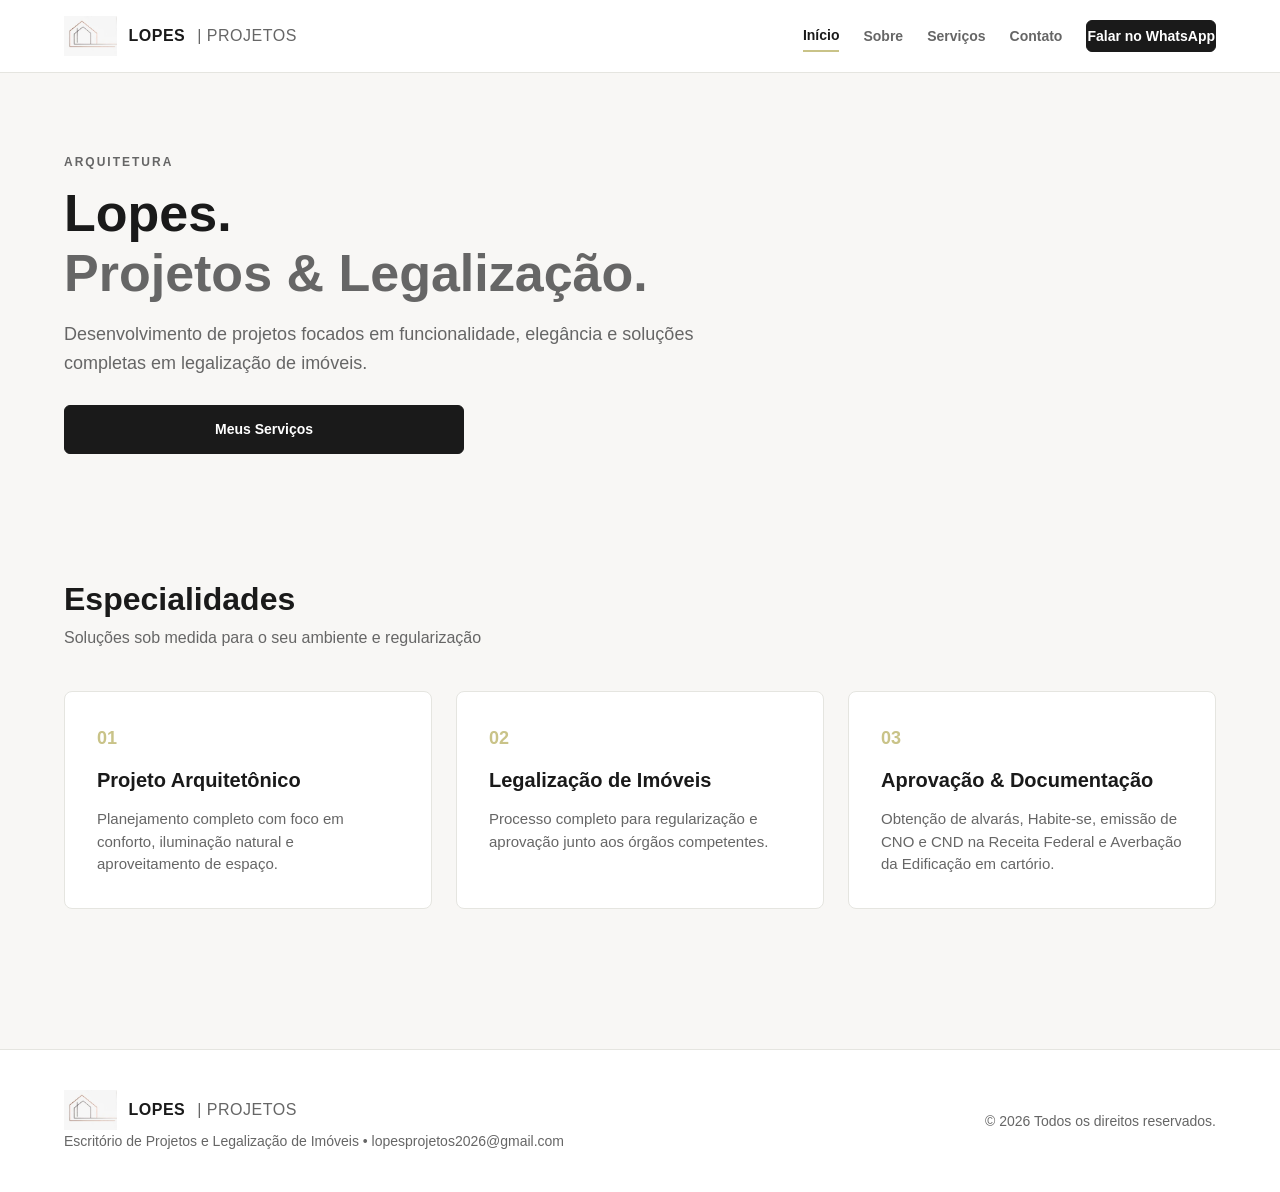
==== Site Yasmin/index.html @ a87946f5 "Refactor HTML structure and content Updated icon link format, corrected text, and improved footer in" ====
<!DOCTYPE html>
<html lang="pt-BR">
<head>
    <meta charset="UTF-8">
    <meta name="viewport" content="width=device-width, initial-scale=1.0">
    <title>Lopes | Projetos & Legalização</title>
    <link rel="stylesheet" href="css/style.css">
    <link rel="icon" type="image/jpeg" href="img/logo.jpeg">
</head>
<body>

    <header class="header">
        <div class="container header-content">
            <a href="index.html" class="logo" aria-label="Ir para a página inicial">
                <img src="img/logo.jpeg" alt="Logo Yasmin Lopes" class="logo-img">
                LOPES <span>| PROJETOS</span>
            </a>

            <button class="menu-toggle" id="mobile-menu" aria-label="Abrir menu de navegação" aria-expanded="false">
                <span></span>
                <span></span>
                <span></span>
            </button>

            <nav class="navigation" id="nav-list" role="navigation" aria-label="Menu principal">
                <a href="index.html" class="active">Início</a>
                <a href="pages/sobre.html">Sobre</a>
                <a href="pages/servicos.html">Serviços</a>
                <a href="pages/contato.html">Contato</a>
                <a href="https://wa.me/5515997723131?text=Olá!%20Vim%20pelo%20site%20e%20gostaria%20de%20solicitar%20um%20orçamento." target="_blank" rel="noopener noreferrer" class="header-button">Falar no WhatsApp</a>
            </nav>
        </div>
    </header>

    <main id="main-content">
        <section class="hero hero-index">
            <div class="container hero-content">
                <div>
                    <p class="small-title">Arquitetura</p>
                    <h1>Lopes. <span>Projetos & Legalização.</span></h1>
                    <p class="hero-description">Desenvolvimento de projetos focados em funcionalidade, elegância e soluções completas em legalização de imóveis.</p>
                    <a href="pages/servicos.html" class="button-primary">Meus Serviços</a>
                </div>
            </div>
        </section>

        <section class="section container">
            <div class="section-title">
                <h2>Especialidades</h2>
                <p>Soluções sob medida para o seu ambiente e regularização</p>
            </div>
            <div class="grid-cards">
                <a href="pages/servico-detalhe.html?id=1" class="card card-link">
                    <div class="card-number">01</div>
                    <h3>Projeto Arquitetônico</h3>
                    <p>Planejamento completo com foco em conforto, iluminação natural e aproveitamento de espaço.</p>
                </a>
                <a href="pages/servico-detalhe.html?id=2" class="card card-link">
                    <div class="card-number">02</div>
                    <h3>Legalização de Imóveis</h3>
                    <p>Processo completo para regularização e aprovação junto aos órgãos competentes.</p>
                </a>
                <a href="pages/servico-detalhe.html?id=3" class="card card-link">
                    <div class="card-number">03</div>
                    <h3>Aprovação & Documentação</h3>
                    <p>Obtenção de alvarás, Habite-se, emissão de CNO e CND na Receita Federal e Averbação da Edificação em cartório.</p>
                </a>
            </div>
        </section>
    </main>

    <footer class="footer">
        <div class="container footer-content">
            <div>
                <a href="index.html" class="logo">
                    <img src="img/logo.jpeg" alt="Logo Yasmin Lopes" class="logo-img">
                    LOPES <span>| PROJETOS</span>
                </a>
                <p class="footer-info">Escritório de Projetos e Legalização de Imóveis • lopesprojetos2026@gmail.com</p>
            </div>
            <p>&copy; 2026 Todos os direitos reservados.</p>
        </div>
    </footer>

    <script src="js/main.js"></script>
</body>
</html>
---- Site Yasmin/css/style.css ----
/* =========================================
   RESET & VARIÁVEIS DE DESIGN
========================================= */
* {
    margin: 0;
    padding: 0;
    box-sizing: border-box;
}

:root {
    --bg-main: #F8F7F5;
    --bg-card: #FFFFFF;
    --text-primary: #1A1A1A;
    --text-muted: #666666;
    --accent-gold: #C9C388;
    --border-color: #E5E5E0;
    --font-family: -apple-system, BlinkMacSystemFont, "Segoe UI", Roboto, Helvetica, Arial, sans-serif;
}

html {
    scroll-behavior: smooth;
}

body {
    font-family: var(--font-family);
    background-color: var(--bg-main);
    color: var(--text-primary);
    line-height: 1.6;
    -webkit-font-smoothing: antialiased;
}

a {
    text-decoration: none;
    color: inherit;
    transition: all 0.2s ease;
}

img {
    max-width: 100%;
    display: block;
}

.container {
    width: min(1180px, 90%);
    margin: 0 auto;
}

/* =========================================
   HEADER & CABEÇALHO
========================================= */
.header {
    width: 100%;
    background: #FFFFFF;
    border-bottom: 1px solid var(--border-color);
    position: sticky;
    top: 0;
    z-index: 1000;
    padding: 16px 0;
}

.header-content {
    display: flex;
    flex-direction: column;
    align-items: center;
    gap: 14px;
}

.logo {
    display: flex;
    align-items: center;
    gap: 12px;
    font-size: 16px;
    font-weight: 800;
    letter-spacing: 0.5px;
    color: var(--text-primary);
}

.logo-img {
    height: 40px;
    width: auto;
    object-fit: contain;
}

.logo span {
    color: var(--text-muted);
    font-weight: 400;
}

/* Esconde o botão de 3 riscos definitivamente */
.menu-toggle {
    display: none !important;
}

/* Navegação Visível Continuamente */
.navigation {
    display: flex;
    flex-wrap: wrap;
    justify-content: center;
    align-items: center;
    gap: 12px 20px;
    width: 100%;
}

.navigation a {
    font-size: 14px;
    font-weight: 600;
    color: var(--text-muted);
    padding: 4px 0;
}

.navigation a:hover,
.navigation a.active {
    color: var(--text-primary);
    border-bottom: 2px solid var(--accent-gold);
}

/* Botões */
.header-button, 
.button-primary {
    display: inline-flex;
    align-items: center;
    justify-content: center;
    background-color: var(--text-primary);
    color: #FFFFFF !important;
    font-size: 14px;
    font-weight: 700;
    padding: 12px 24px;
    border-radius: 6px;
    border: 1px solid var(--text-primary);
    cursor: pointer;
    width: 100%;
    max-width: 400px;
    text-align: center;
}

.header-button:hover, 
.button-primary:hover {
    background-color: var(--accent-gold);
    border-color: var(--accent-gold);
    color: var(--text-primary) !important;
}

/* =========================================
   LAYOUT DESKTOP (Telas Maiores que 868px)
========================================= */
@media (min-width: 869px) {
    .header-content {
        flex-direction: row;
        justify-content: space-between;
    }

    .navigation {
        width: auto;
        gap: 24px;
    }

    .header-button {
        width: auto;
    }
}

/* =========================================
   HERO & CONTEÚDO PRINCIPAL (COM IMAGENS DE FUNDO)
========================================= */

/* Fundo da Hero na index.html (Opção 2 - Planta Técnica) */
.hero {
    padding: 80px 0 60px 0;
    background-image: linear-gradient(to right, rgba(248, 247, 245, 0.92) 35%, rgba(248, 247, 245, 0.45)), 
                      url('../img/hero-bg-2.jpg');
    background-repeat: no-repeat;
    background-position: center center;
    background-size: cover;
}

/* Fundo para a página sobre.html (Opção 3 - Minimalista Iluminado) */
body.sobre-page {
    background-image: linear-gradient(to right, rgba(248, 247, 245, 0.92) 40%, rgba(248, 247, 245, 0.5)), 
                      url('../img/hero-bg-3.jpg');
    background-repeat: no-repeat;
    background-position: center top;
    background-size: cover;
    background-attachment: fixed;
}

.small-title {
    font-size: 12px;
    font-weight: 800;
    letter-spacing: 2px;
    text-transform: uppercase;
    color: var(--text-muted);
    margin-bottom: 12px;
}

.hero h1 {
    font-size: clamp(32px, 5vw, 52px);
    font-weight: 800;
    line-height: 1.15;
    color: var(--text-primary);
    margin-bottom: 16px;
}

.hero h1 span {
    display: block;
    color: var(--text-muted);
}

.hero-description {
    font-size: 18px;
    color: var(--text-muted);
    max-width: 650px;
    margin-bottom: 28px;
}

.section {
    padding: 60px 0;
}

.section-title {
    margin-bottom: 40px;
}

.section-title h2 {
    font-size: 32px;
    font-weight: 800;
}

.section-title p {
    color: var(--text-muted);
    font-size: 16px;
}

/* Grid de Cards */
.grid-cards {
    display: grid;
    grid-template-columns: repeat(auto-fit, minmax(280px, 1fr));
    gap: 24px;
}

.card {
    background: var(--bg-card);
    border: 1px solid var(--border-color);
    padding: 32px;
    border-radius: 8px;
    transition: transform 0.2s ease, box-shadow 0.2s ease;
}

.card:hover {
    transform: translateY(-3px);
    box-shadow: 0 10px 20px rgba(0, 0, 0, 0.04);
}

.card-number {
    font-size: 18px;
    font-weight: 800;
    color: var(--accent-gold);
    margin-bottom: 12px;
}

.card h3 {
    font-size: 20px;
    margin-bottom: 12px;
    color: var(--text-primary);
}

.card p {
    color: var(--text-muted);
    font-size: 15px;
    line-height: 1.5;
}

/* =========================================
   FOOTER
========================================= */
.footer {
    background: #FFFFFF;
    border-top: 1px solid var(--border-color);
    padding: 40px 0;
    margin-top: 80px;
}

.footer-content {
    display: flex;
    flex-direction: column;
    align-items: center;
    gap: 20px;
    text-align: center;
}

@media (min-width: 768px) {
    .footer-content {
        flex-direction: row;
        justify-content: space-between;
        text-align: left;
    }
}

.footer p {
    color: var(--text-muted);
    font-size: 14px;
}
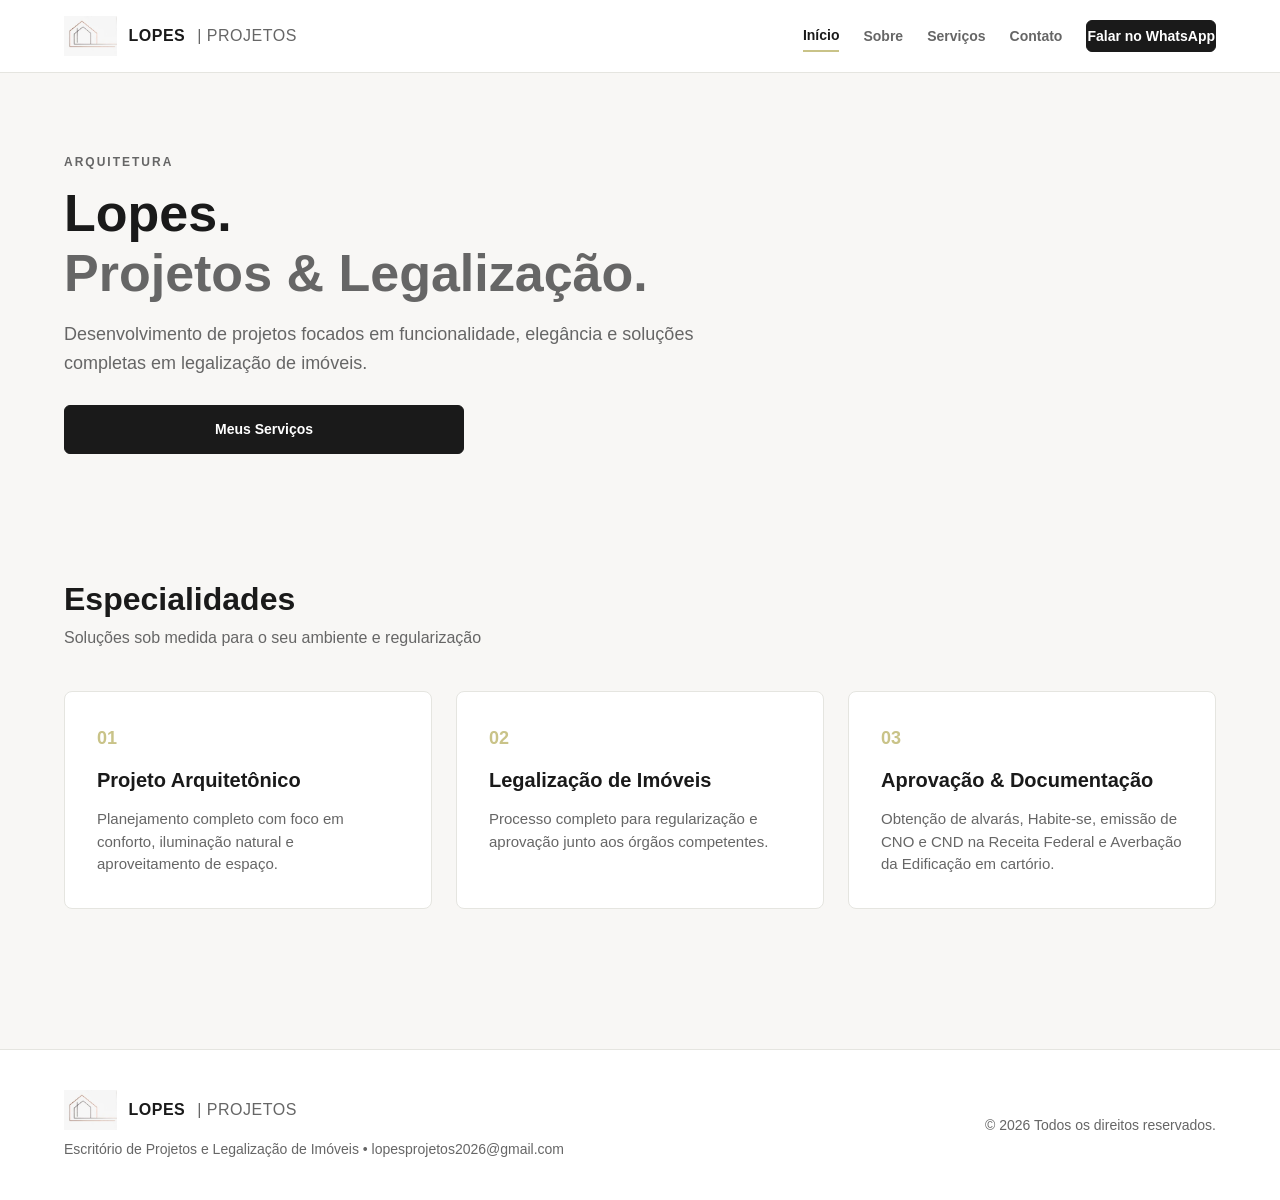
==== commit 098d8ff3: "Refactor navigation and hero section in index.html Removed mobile menu button and adjusted navigatio" ====
--- a/Site Yasmin/index.html
+++ b/Site Yasmin/index.html
@@ -16,13 +16,7 @@
                 LOPES <span>| PROJETOS</span>
             </a>
 
-            <button class="menu-toggle" id="mobile-menu" aria-label="Abrir menu de navegação" aria-expanded="false">
-                <span></span>
-                <span></span>
-                <span></span>
-            </button>
-
-            <nav class="navigation" id="nav-list" role="navigation" aria-label="Menu principal">
+            <nav class="navigation" role="navigation" aria-label="Menu principal">
                 <a href="index.html" class="active">Início</a>
                 <a href="pages/sobre.html">Sobre</a>
                 <a href="pages/servicos.html">Serviços</a>
@@ -33,7 +27,7 @@
     </header>
 
     <main id="main-content">
-        <section class="hero hero-index">
+        <section class="hero">
             <div class="container hero-content">
                 <div>
                     <p class="small-title">Arquitetura</p>
@@ -82,6 +76,5 @@
         </div>
     </footer>
 
-    <script src="js/main.js"></script>
 </body>
 </html>
--- a/Site Yasmin/css/style.css
+++ b/Site Yasmin/css/style.css
@@ -115,7 +115,7 @@
 }
 
 /* Botões */
-.header-button, 
+.header-button,
 .button-primary {
     display: inline-flex;
     align-items: center;
@@ -133,11 +133,20 @@
     text-align: center;
 }
 
-.header-button:hover, 
+.header-button:hover,
 .button-primary:hover {
     background-color: var(--accent-gold);
     border-color: var(--accent-gold);
     color: var(--text-primary) !important;
+}
+
+/* Acessibilidade para navegação via teclado */
+.navigation a:focus-visible,
+.header-button:focus-visible,
+.button-primary:focus-visible,
+.card-link:focus-visible {
+    outline: 2px solid var(--accent-gold);
+    outline-offset: 4px;
 }
 
 /* =========================================
@@ -160,10 +169,10 @@
 }
 
 /* =========================================
-   HERO & CONTEÚDO PRINCIPAL (COM IMAGENS DE FUNDO)
-========================================= */
-
-/* Fundo da Hero na index.html (Opção 2 - Planta Técnica) */
+   HERO & CONTEÚDO PRINCIPAL (IMAGENS DE FUNDO)
+========================================= */
+
+/* Fundo da Hero na index.html */
 .hero {
     padding: 80px 0 60px 0;
     background-image: linear-gradient(to right, rgba(248, 247, 245, 0.92) 35%, rgba(248, 247, 245, 0.45)), 
@@ -173,7 +182,7 @@
     background-size: cover;
 }
 
-/* Fundo para a página sobre.html (Opção 3 - Minimalista Iluminado) */
+/* Fundo para a página sobre.html */
 body.sobre-page {
     background-image: linear-gradient(to right, rgba(248, 247, 245, 0.92) 40%, rgba(248, 247, 245, 0.5)), 
                       url('../img/hero-bg-3.jpg');
@@ -230,7 +239,7 @@
     font-size: 16px;
 }
 
-/* Grid de Cards */
+/* Grid de Cards & Links */
 .grid-cards {
     display: grid;
     grid-template-columns: repeat(auto-fit, minmax(280px, 1fr));
@@ -245,9 +254,15 @@
     transition: transform 0.2s ease, box-shadow 0.2s ease;
 }
 
-.card:hover {
-    transform: translateY(-3px);
-    box-shadow: 0 10px 20px rgba(0, 0, 0, 0.04);
+.card-link {
+    text-decoration: none;
+    color: inherit;
+    display: block;
+}
+
+.card-link:hover {
+    transform: translateY(-4px);
+    box-shadow: 0 6px 15px rgba(0, 0, 0, 0.08);
 }
 
 .card-number {
@@ -267,6 +282,18 @@
     color: var(--text-muted);
     font-size: 15px;
     line-height: 1.5;
+}
+
+/* Estilos de Conteúdo da Página Sobre */
+.about-content {
+    max-width: 800px;
+    margin: 0 auto;
+    text-align: left;
+    line-height: 1.8;
+}
+
+.about-content p {
+    margin-bottom: 1.5rem;
 }
 
 /* =========================================
@@ -299,3 +326,7 @@
     color: var(--text-muted);
     font-size: 14px;
 }
+
+.footer-info {
+    margin-top: 8px;
+}
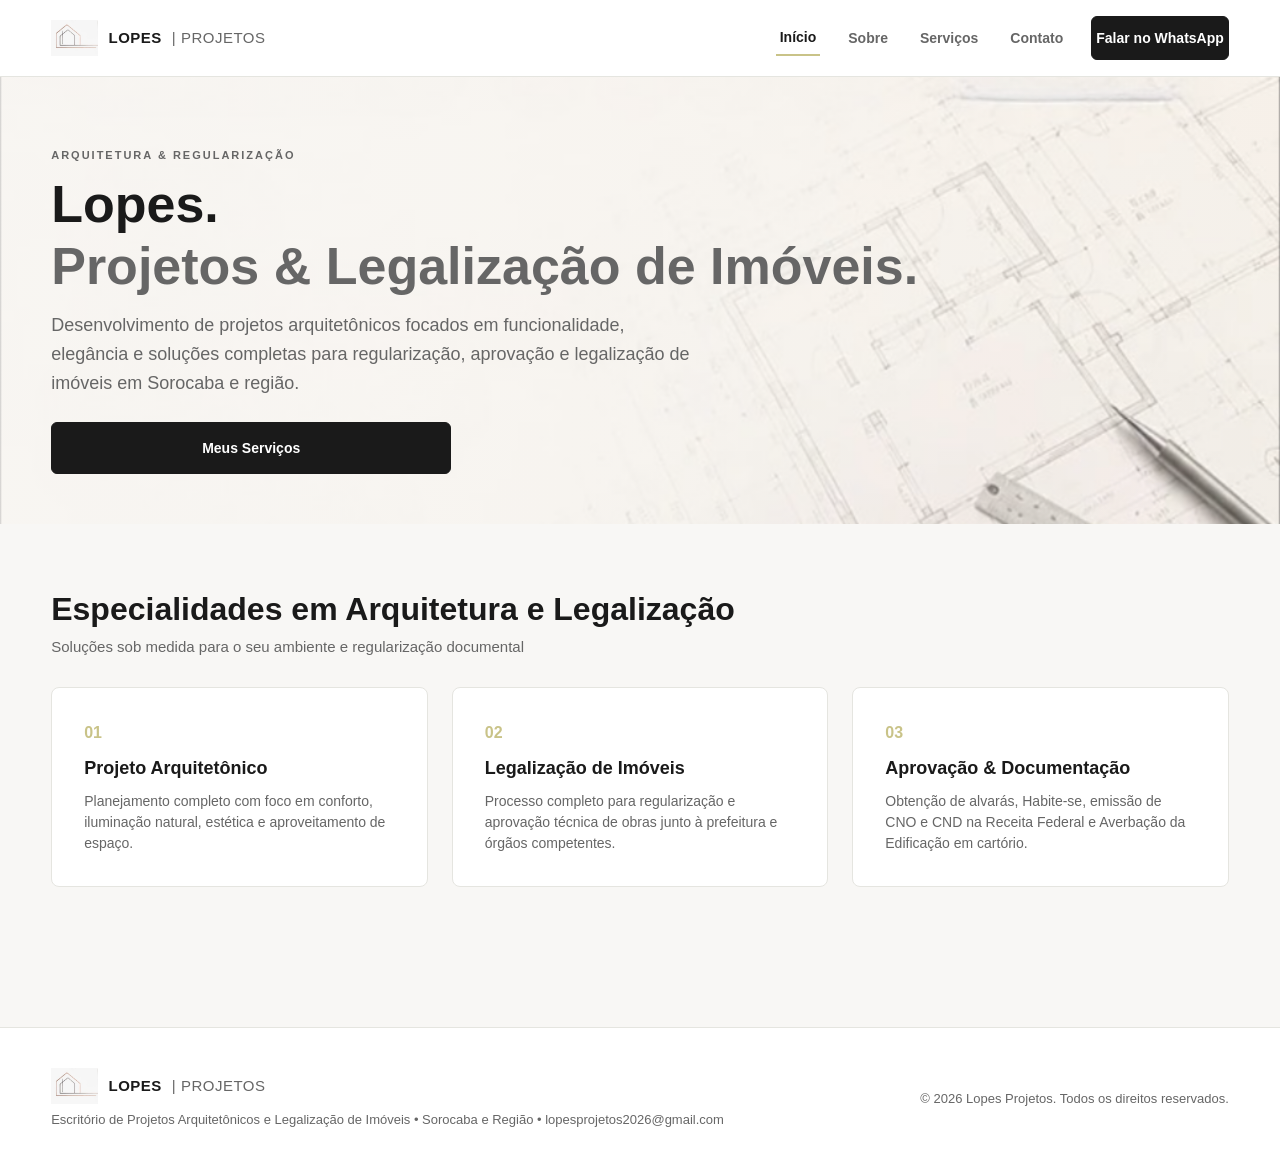
==== commit 48161210: "Enhance SEO and update content in index.html" ====
--- a/Site Yasmin/index.html
+++ b/Site Yasmin/index.html
@@ -3,7 +3,22 @@
 <head>
     <meta charset="UTF-8">
     <meta name="viewport" content="width=device-width, initial-scale=1.0">
-    <title>Lopes | Projetos & Legalização</title>
+    
+    <!-- SEO Principal -->
+    <title>Lopes Projetos & Legalização | Arquitetura e Regularização de Imóveis</title>
+    <meta name="description" content="Escritório especializado em projetos arquitetônicos, legalização de imóveis, obtenção de Habite-se, alvarás, CNO, CND e averbação em cartório em Sorocaba e região.">
+    <meta name="keywords" content="projetos arquitetônicos, legalização de imóveis, regularização de obras, habite-se, alvará de construção, CNO, CND receita federal, averbação de imóveis, arquitetura Sorocaba, Lopes Projetos">
+    <meta name="author" content="Lopes Projetos">
+    <meta name="robots" content="index, follow">
+    <link rel="canonical" href="https://www.lopesprojetos.com.br/">
+
+    <!-- Open Graph (Para aparecer bonito quando compartilhar no WhatsApp, Facebook, LinkedIn) -->
+    <meta property="og:type" content="website">
+    <meta property="og:url" content="https://www.lopesprojetos.com.br/">
+    <meta property="og:title" content="Lopes Projetos & Legalização | Arquitetura e Regularização de Imóveis">
+    <meta property="og:description" content="Projetos arquitetônicos focados em elegância e soluções completas para legalização e aprovação de imóveis.">
+    <meta property="og:image" content="https://www.lopesprojetos.com.br/img/logo.jpeg">
+
     <link rel="stylesheet" href="css/style.css">
     <link rel="icon" type="image/jpeg" href="img/logo.jpeg">
 </head>
@@ -11,8 +26,8 @@
 
     <header class="header">
         <div class="container header-content">
-            <a href="index.html" class="logo" aria-label="Ir para a página inicial">
-                <img src="img/logo.jpeg" alt="Logo Yasmin Lopes" class="logo-img">
+            <a href="index.html" class="logo" aria-label="Ir para a página inicial da Lopes Projetos">
+                <img src="img/logo.jpeg" alt="Logo Lopes Projetos e Legalização de Imóveis" class="logo-img">
                 LOPES <span>| PROJETOS</span>
             </a>
 
@@ -30,9 +45,9 @@
         <section class="hero">
             <div class="container hero-content">
                 <div>
-                    <p class="small-title">Arquitetura</p>
-                    <h1>Lopes. <span>Projetos & Legalização.</span></h1>
-                    <p class="hero-description">Desenvolvimento de projetos focados em funcionalidade, elegância e soluções completas em legalização de imóveis.</p>
+                    <p class="small-title">Arquitetura & Regularização</p>
+                    <h1>Lopes. <span>Projetos & Legalização de Imóveis.</span></h1>
+                    <p class="hero-description">Desenvolvimento de projetos arquitetônicos focados em funcionalidade, elegância e soluções completas para regularização, aprovação e legalização de imóveis em Sorocaba e região.</p>
                     <a href="pages/servicos.html" class="button-primary">Meus Serviços</a>
                 </div>
             </div>
@@ -40,19 +55,19 @@
 
         <section class="section container">
             <div class="section-title">
-                <h2>Especialidades</h2>
-                <p>Soluções sob medida para o seu ambiente e regularização</p>
+                <h2>Especialidades em Arquitetura e Legalização</h2>
+                <p>Soluções sob medida para o seu ambiente e regularização documental</p>
             </div>
             <div class="grid-cards">
                 <a href="pages/servico-detalhe.html?id=1" class="card card-link">
                     <div class="card-number">01</div>
                     <h3>Projeto Arquitetônico</h3>
-                    <p>Planejamento completo com foco em conforto, iluminação natural e aproveitamento de espaço.</p>
+                    <p>Planejamento completo com foco em conforto, iluminação natural, estética e aproveitamento de espaço.</p>
                 </a>
                 <a href="pages/servico-detalhe.html?id=2" class="card card-link">
                     <div class="card-number">02</div>
                     <h3>Legalização de Imóveis</h3>
-                    <p>Processo completo para regularização e aprovação junto aos órgãos competentes.</p>
+                    <p>Processo completo para regularização e aprovação técnica de obras junto à prefeitura e órgãos competentes.</p>
                 </a>
                 <a href="pages/servico-detalhe.html?id=3" class="card card-link">
                     <div class="card-number">03</div>
@@ -67,12 +82,12 @@
         <div class="container footer-content">
             <div>
                 <a href="index.html" class="logo">
-                    <img src="img/logo.jpeg" alt="Logo Yasmin Lopes" class="logo-img">
+                    <img src="img/logo.jpeg" alt="Logo Lopes Projetos e Legalização de Imóveis" class="logo-img">
                     LOPES <span>| PROJETOS</span>
                 </a>
-                <p class="footer-info">Escritório de Projetos e Legalização de Imóveis • lopesprojetos2026@gmail.com</p>
+                <p class="footer-info">Escritório de Projetos Arquitetônicos e Legalização de Imóveis • Sorocaba e Região • lopesprojetos2026@gmail.com</p>
             </div>
-            <p>&copy; 2026 Todos os direitos reservados.</p>
+            <p>&copy; 2026 Lopes Projetos. Todos os direitos reservados.</p>
         </div>
     </footer>
 
--- a/Site Yasmin/css/style.css
+++ b/Site Yasmin/css/style.css
@@ -5,6 +5,7 @@
     margin: 0;
     padding: 0;
     box-sizing: border-box;
+    -webkit-tap-highlight-color: transparent;
 }
 
 :root {
@@ -19,6 +20,8 @@
 
 html {
     scroll-behavior: smooth;
+    text-size-adjust: 100%;
+    -webkit-text-size-adjust: 100%;
 }
 
 body {
@@ -27,6 +30,7 @@
     color: var(--text-primary);
     line-height: 1.6;
     -webkit-font-smoothing: antialiased;
+    overflow-x: hidden;
 }
 
 a {
@@ -37,16 +41,17 @@
 
 img {
     max-width: 100%;
+    height: auto;
     display: block;
 }
 
 .container {
-    width: min(1180px, 90%);
+    width: min(1180px, 92%);
     margin: 0 auto;
 }
 
 /* =========================================
-   HEADER & CABEÇALHO
+   HEADER & CABEÇALHO (MOBILE FIRST)
 ========================================= */
 .header {
     width: 100%;
@@ -55,28 +60,28 @@
     position: sticky;
     top: 0;
     z-index: 1000;
-    padding: 16px 0;
+    padding: 12px 0;
 }
 
 .header-content {
     display: flex;
     flex-direction: column;
     align-items: center;
-    gap: 14px;
+    gap: 12px;
 }
 
 .logo {
     display: flex;
     align-items: center;
-    gap: 12px;
-    font-size: 16px;
+    gap: 10px;
+    font-size: 15px;
     font-weight: 800;
     letter-spacing: 0.5px;
     color: var(--text-primary);
 }
 
 .logo-img {
-    height: 40px;
+    height: 36px;
     width: auto;
     object-fit: contain;
 }
@@ -86,18 +91,16 @@
     font-weight: 400;
 }
 
-/* Esconde o botão de 3 riscos definitivamente */
 .menu-toggle {
     display: none !important;
 }
 
-/* Navegação Visível Continuamente */
 .navigation {
     display: flex;
     flex-wrap: wrap;
     justify-content: center;
     align-items: center;
-    gap: 12px 20px;
+    gap: 10px 16px;
     width: 100%;
 }
 
@@ -105,7 +108,7 @@
     font-size: 14px;
     font-weight: 600;
     color: var(--text-muted);
-    padding: 4px 0;
+    padding: 6px 4px;
 }
 
 .navigation a:hover,
@@ -114,7 +117,6 @@
     border-bottom: 2px solid var(--accent-gold);
 }
 
-/* Botões */
 .header-button,
 .button-primary {
     display: inline-flex;
@@ -124,7 +126,8 @@
     color: #FFFFFF !important;
     font-size: 14px;
     font-weight: 700;
-    padding: 12px 24px;
+    padding: 14px 24px;
+    min-height: 44px;
     border-radius: 6px;
     border: 1px solid var(--text-primary);
     cursor: pointer;
@@ -140,7 +143,6 @@
     color: var(--text-primary) !important;
 }
 
-/* Acessibilidade para navegação via teclado */
 .navigation a:focus-visible,
 .header-button:focus-visible,
 .button-primary:focus-visible,
@@ -150,63 +152,60 @@
 }
 
 /* =========================================
-   LAYOUT DESKTOP (Telas Maiores que 868px)
+   HERO & SEÇÕES (IMAGENS DE FUNDO)
 ========================================= */
-@media (min-width: 869px) {
-    .header-content {
-        flex-direction: row;
-        justify-content: space-between;
-    }
-
-    .navigation {
-        width: auto;
-        gap: 24px;
-    }
-
-    .header-button {
-        width: auto;
-    }
-}
-
-/* =========================================
-   HERO & CONTEÚDO PRINCIPAL (IMAGENS DE FUNDO)
-========================================= */
-
-/* Fundo da Hero na index.html */
+
+/* Fundo Hero */
 .hero {
-    padding: 80px 0 60px 0;
-    background-image: linear-gradient(to right, rgba(248, 247, 245, 0.92) 35%, rgba(248, 247, 245, 0.45)), 
-                      url('../img/hero-bg-2.jpg');
+    padding: 50px 0 40px 0;
+    background-image: linear-gradient(to bottom, rgba(248, 247, 245, 0.85) 0%, rgba(248, 247, 245, 0.40) 100%), 
+                      url('../img/Fundo1.png');
     background-repeat: no-repeat;
     background-position: center center;
     background-size: cover;
-}
-
-/* Fundo para a página sobre.html */
+    image-rendering: -webkit-optimize-contrast;
+    image-rendering: crisp-edges;
+}
+
+/* Fundo Sobre */
 body.sobre-page {
-    background-image: linear-gradient(to right, rgba(248, 247, 245, 0.92) 40%, rgba(248, 247, 245, 0.5)), 
-                      url('../img/hero-bg-3.jpg');
+    background-image: linear-gradient(to bottom, rgba(248, 247, 245, 0.88) 0%, rgba(248, 247, 245, 0.50) 100%), 
+                      url('../img/Fundo2.png');
     background-repeat: no-repeat;
     background-position: center top;
     background-size: cover;
-    background-attachment: fixed;
+    background-attachment: scroll;
+    image-rendering: -webkit-optimize-contrast;
+    image-rendering: crisp-edges;
+}
+
+/* Fundo Contato (Fundo3.jpeg) */
+body.contato-page {
+    background-image: linear-gradient(to bottom, rgba(248, 247, 245, 0.75) 0%, rgba(248, 247, 245, 0.35) 100%), 
+                      url('../img/Fundo3.jpeg');
+    background-repeat: no-repeat;
+    background-position: center bottom;
+    background-size: cover;
+    background-attachment: scroll;
+    image-rendering: -webkit-optimize-contrast;
+    image-rendering: crisp-edges;
 }
 
 .small-title {
-    font-size: 12px;
+    font-size: 11px;
     font-weight: 800;
     letter-spacing: 2px;
     text-transform: uppercase;
     color: var(--text-muted);
-    margin-bottom: 12px;
+    margin-bottom: 8px;
 }
 
 .hero h1 {
-    font-size: clamp(32px, 5vw, 52px);
+    font-size: clamp(26px, 7vw, 52px);
     font-weight: 800;
-    line-height: 1.15;
+    line-height: 1.2;
     color: var(--text-primary);
-    margin-bottom: 16px;
+    margin-bottom: 14px;
 }
 
 .hero h1 span {
@@ -215,41 +214,41 @@
 }
 
 .hero-description {
-    font-size: 18px;
+    font-size: 15px;
     color: var(--text-muted);
     max-width: 650px;
+    margin-bottom: 24px;
+}
+
+.section {
+    padding: 40px 0;
+}
+
+.section-title {
     margin-bottom: 28px;
 }
 
-.section {
-    padding: 60px 0;
-}
-
-.section-title {
-    margin-bottom: 40px;
-}
-
 .section-title h2 {
-    font-size: 32px;
+    font-size: 26px;
     font-weight: 800;
 }
 
 .section-title p {
     color: var(--text-muted);
-    font-size: 16px;
-}
-
-/* Grid de Cards & Links */
+    font-size: 15px;
+}
+
+/* Grid de Cards */
 .grid-cards {
     display: grid;
-    grid-template-columns: repeat(auto-fit, minmax(280px, 1fr));
-    gap: 24px;
+    grid-template-columns: 1fr;
+    gap: 16px;
 }
 
 .card {
     background: var(--bg-card);
     border: 1px solid var(--border-color);
-    padding: 32px;
+    padding: 24px;
     border-radius: 8px;
     transition: transform 0.2s ease, box-shadow 0.2s ease;
 }
@@ -260,73 +259,145 @@
     display: block;
 }
 
-.card-link:hover {
-    transform: translateY(-4px);
-    box-shadow: 0 6px 15px rgba(0, 0, 0, 0.08);
+.card-link:active {
+    transform: scale(0.98);
 }
 
 .card-number {
-    font-size: 18px;
+    font-size: 16px;
     font-weight: 800;
     color: var(--accent-gold);
-    margin-bottom: 12px;
+    margin-bottom: 8px;
 }
 
 .card h3 {
-    font-size: 20px;
-    margin-bottom: 12px;
+    font-size: 18px;
+    margin-bottom: 8px;
     color: var(--text-primary);
 }
 
 .card p {
     color: var(--text-muted);
-    font-size: 15px;
+    font-size: 14px;
     line-height: 1.5;
 }
 
-/* Estilos de Conteúdo da Página Sobre */
+/* Conteúdo da Página Sobre */
 .about-content {
     max-width: 800px;
     margin: 0 auto;
     text-align: left;
-    line-height: 1.8;
+    line-height: 1.7;
+    font-size: 15px;
 }
 
 .about-content p {
-    margin-bottom: 1.5rem;
+    margin-bottom: 1.2rem;
 }
 
 /* =========================================
-   FOOTER
+   FOOTER / RODAPÉ
 ========================================= */
 .footer {
     background: #FFFFFF;
     border-top: 1px solid var(--border-color);
-    padding: 40px 0;
-    margin-top: 80px;
+    padding: 32px 0;
+    margin-top: 40px;
 }
 
 .footer-content {
     display: flex;
     flex-direction: column;
     align-items: center;
-    gap: 20px;
+    gap: 16px;
     text-align: center;
 }
 
-@media (min-width: 768px) {
+.footer p {
+    color: var(--text-muted);
+    font-size: 13px;
+}
+
+.footer-info {
+    margin-top: 6px;
+    word-break: break-word;
+}
+
+/* =========================================
+   MEDIA QUERIES (DESKTOP E TABLETS)
+========================================= */
+
+@media (min-width: 600px) {
+    .grid-cards {
+        grid-template-columns: repeat(auto-fit, minmax(280px, 1fr));
+        gap: 24px;
+    }
+
+    .hero {
+        padding: 70px 0 50px 0;
+        background-image: linear-gradient(to right, rgba(248, 247, 245, 0.65) 20%, rgba(248, 247, 245, 0.15)), 
+                          url('../img/Fundo1.png');
+    }
+
+    body.sobre-page {
+        background-image: linear-gradient(to right, rgba(248, 247, 245, 0.70) 25%, rgba(248, 247, 245, 0.20)), 
+                          url('../img/Fundo2.png');
+    }
+
+    body.contato-page {
+        background-image: linear-gradient(to right, rgba(248, 247, 245, 0.60) 30%, rgba(248, 247, 245, 0.20)), 
+                          url('../img/Fundo3.jpeg');
+    }
+
+    .card {
+        padding: 32px;
+    }
+
+    .section {
+        padding: 60px 0;
+    }
+
+    .section-title h2 {
+        font-size: 32px;
+    }
+
+    .hero-description {
+        font-size: 18px;
+    }
+
+    .footer {
+        margin-top: 80px;
+        padding: 40px 0;
+    }
+}
+
+@media (min-width: 869px) {
+    .header {
+        padding: 16px 0;
+    }
+
+    .header-content {
+        flex-direction: row;
+        justify-content: space-between;
+    }
+
+    .navigation {
+        width: auto;
+        gap: 24px;
+    }
+
+    .header-button {
+        width: auto;
+    }
+
     .footer-content {
         flex-direction: row;
         justify-content: space-between;
         text-align: left;
     }
-}
-
-.footer p {
-    color: var(--text-muted);
-    font-size: 14px;
-}
-
-.footer-info {
-    margin-top: 8px;
-}
+
+    body.sobre-page,
+    body.contato-page {
+        background-attachment: fixed;
+    }
+}
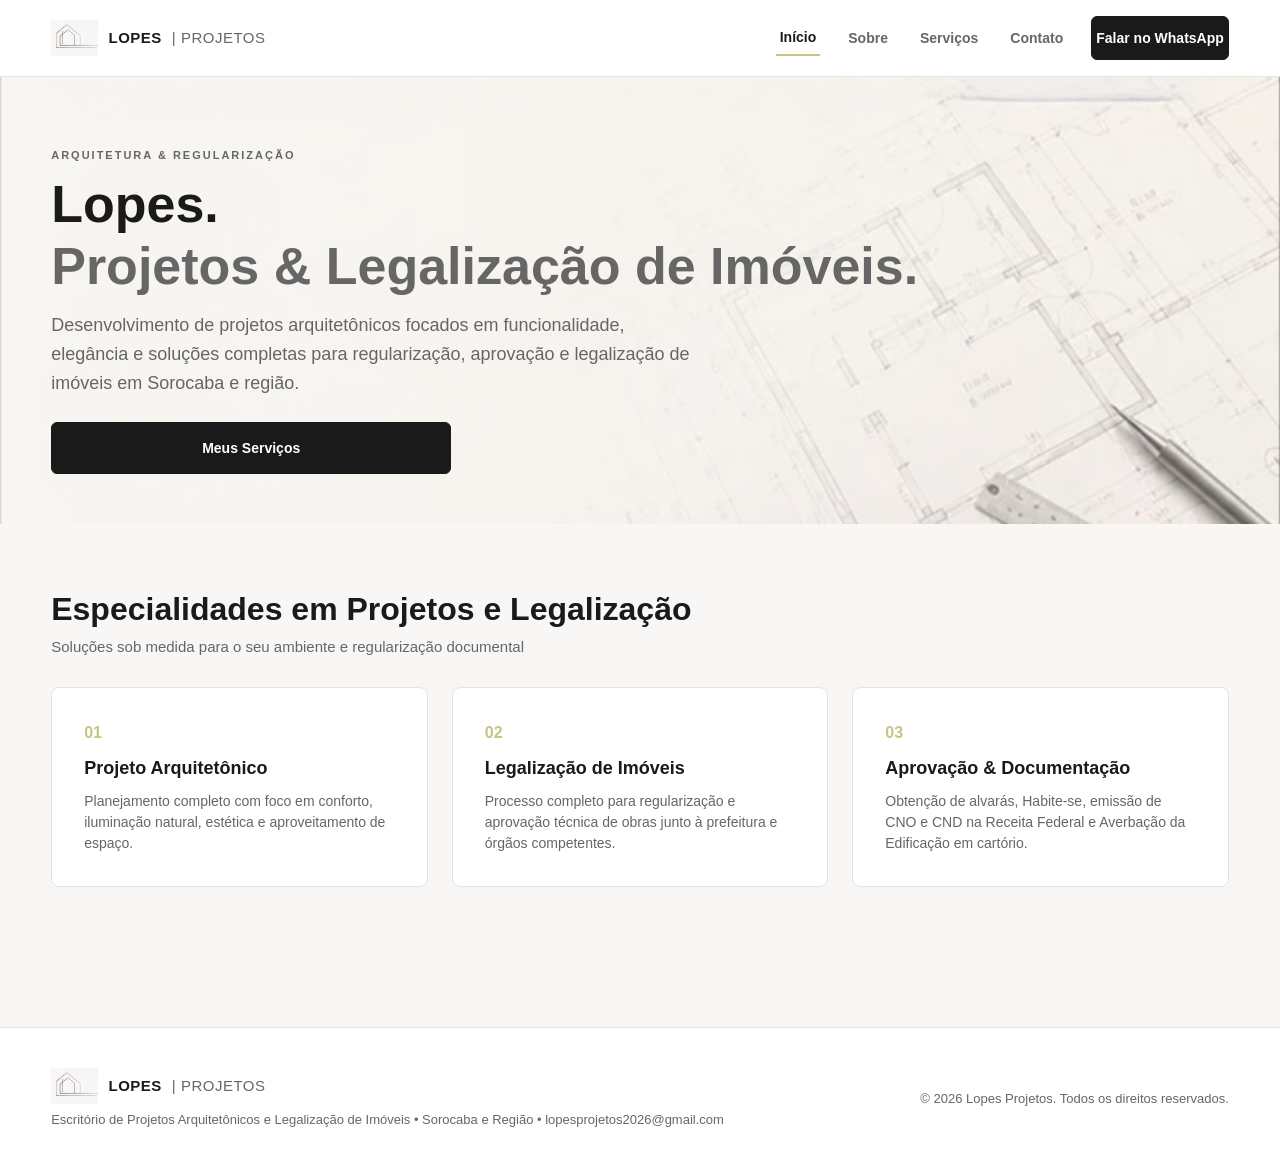
==== commit 40438b87: "Update section title for architecture specialties" ====
--- a/Site Yasmin/index.html
+++ b/Site Yasmin/index.html
@@ -21,6 +21,15 @@
 
     <link rel="stylesheet" href="css/style.css">
     <link rel="icon" type="image/jpeg" href="img/logo.jpeg">
+    <!-- Google tag (gtag.js) -->
+<script async src="https://www.googletagmanager.com/gtag/js?id=AW-18397859572"></script>
+<script>
+  window.dataLayer = window.dataLayer || [];
+  function gtag(){dataLayer.push(arguments);}
+  gtag('js', new Date());
+
+  gtag('config', 'AW-18397859572');
+</script>
 </head>
 <body>
 
@@ -55,7 +64,7 @@
 
         <section class="section container">
             <div class="section-title">
-                <h2>Especialidades em Arquitetura e Legalização</h2>
+                <h2>Especialidades em Projetos e Legalização</h2>
                 <p>Soluções sob medida para o seu ambiente e regularização documental</p>
             </div>
             <div class="grid-cards">
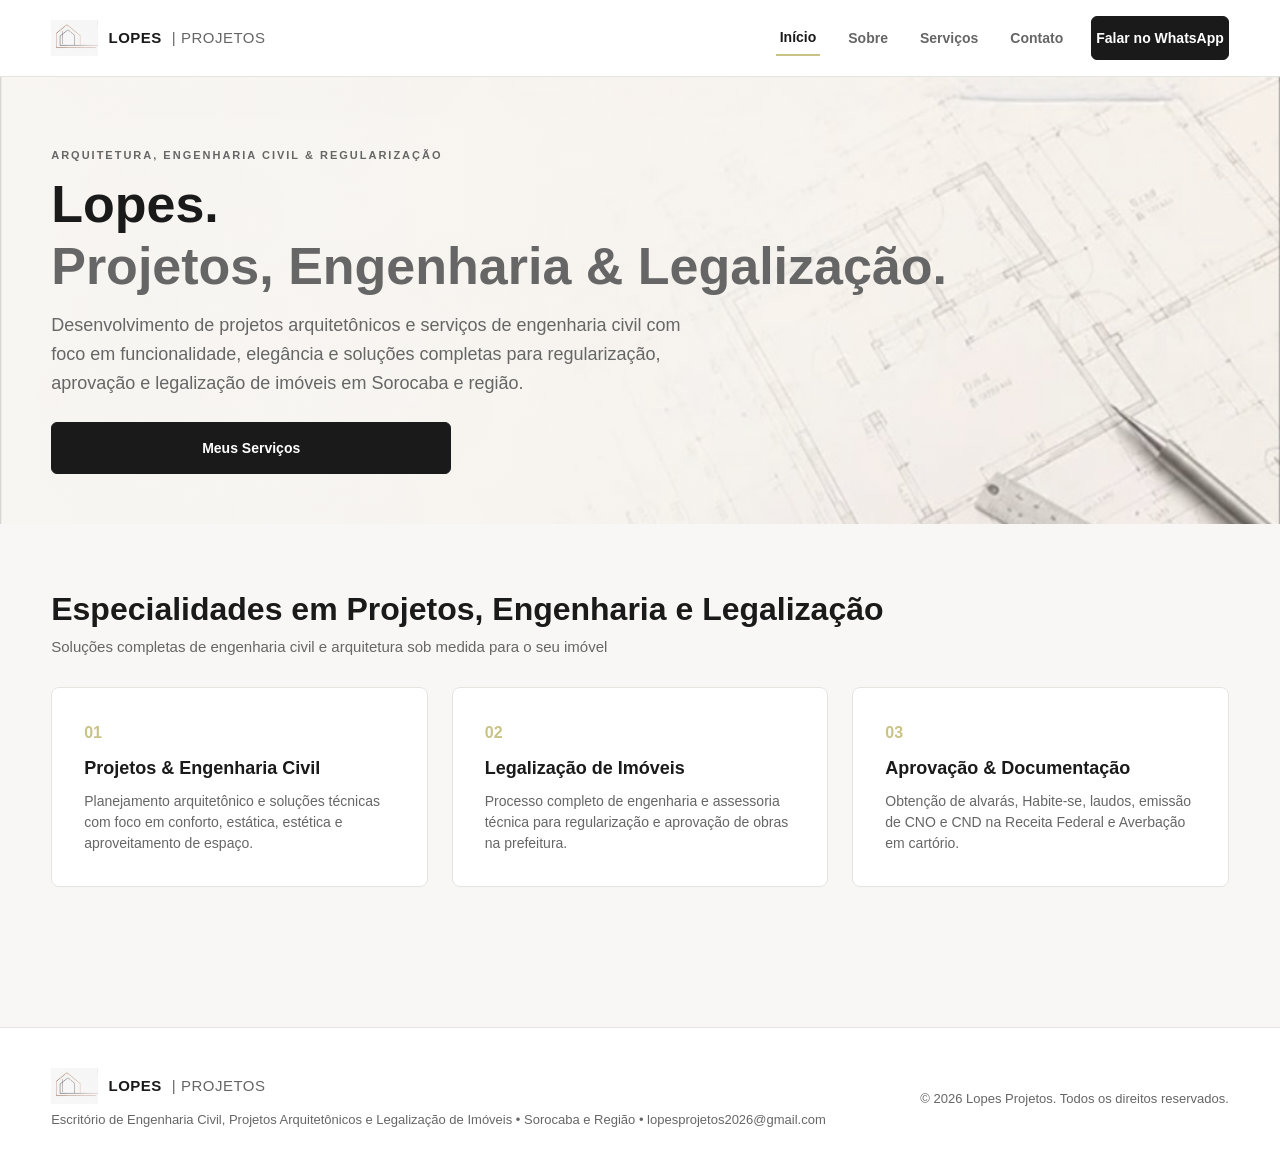
==== commit 071cfb64: "Update SEO metadata and content in index.html" ====
--- a/Site Yasmin/index.html
+++ b/Site Yasmin/index.html
@@ -5,31 +5,31 @@
     <meta name="viewport" content="width=device-width, initial-scale=1.0">
     
     <!-- SEO Principal -->
-    <title>Lopes Projetos & Legalização | Arquitetura e Regularização de Imóveis</title>
-    <meta name="description" content="Escritório especializado em projetos arquitetônicos, legalização de imóveis, obtenção de Habite-se, alvarás, CNO, CND e averbação em cartório em Sorocaba e região.">
-    <meta name="keywords" content="projetos arquitetônicos, legalização de imóveis, regularização de obras, habite-se, alvará de construção, CNO, CND receita federal, averbação de imóveis, arquitetura Sorocaba, Lopes Projetos">
+    <title>Lopes Projetos & Legalização | Arquitetura, Engenharia Civil e Regularização</title>
+    <meta name="description" content="Escritório especializado em engenharia civil, projetos arquitetônicos, legalização de imóveis, obtenção de Habite-se, alvarás, CNO, CND e averbação em cartório em Sorocaba e região.">
+    <meta name="keywords" content="engenharia civil, projetos arquitetônicos, legalização de imóveis, engenheiro civil sorocaba, regularização de obras, habite-se, alvará de construção, CNO, CND receita federal, averbação de imóveis, arquitetura Sorocaba, Lopes Projetos">
     <meta name="author" content="Lopes Projetos">
     <meta name="robots" content="index, follow">
     <link rel="canonical" href="https://www.lopesprojetos.com.br/">
 
-    <!-- Open Graph (Para aparecer bonito quando compartilhar no WhatsApp, Facebook, LinkedIn) -->
+    <!-- Open Graph (WhatsApp, Facebook, LinkedIn) -->
     <meta property="og:type" content="website">
     <meta property="og:url" content="https://www.lopesprojetos.com.br/">
-    <meta property="og:title" content="Lopes Projetos & Legalização | Arquitetura e Regularização de Imóveis">
-    <meta property="og:description" content="Projetos arquitetônicos focados em elegância e soluções completas para legalização e aprovação de imóveis.">
+    <meta property="og:title" content="Lopes Projetos & Legalização | Arquitetura, Engenharia Civil e Regularização">
+    <meta property="og:description" content="Projetos arquitetônicos e serviços de engenharia civil focados em soluções completas para legalização e aprovação de imóveis.">
     <meta property="og:image" content="https://www.lopesprojetos.com.br/img/logo.jpeg">
 
     <link rel="stylesheet" href="css/style.css">
     <link rel="icon" type="image/jpeg" href="img/logo.jpeg">
     <!-- Google tag (gtag.js) -->
-<script async src="https://www.googletagmanager.com/gtag/js?id=AW-18397859572"></script>
-<script>
-  window.dataLayer = window.dataLayer || [];
-  function gtag(){dataLayer.push(arguments);}
-  gtag('js', new Date());
+    <script async src="https://www.googletagmanager.com/gtag/js?id=AW-18397859572"></script>
+    <script>
+      window.dataLayer = window.dataLayer || [];
+      function gtag(){dataLayer.push(arguments);}
+      gtag('js', new Date());
 
-  gtag('config', 'AW-18397859572');
-</script>
+      gtag('config', 'AW-18397859572');
+    </script>
 </head>
 <body>
 
@@ -54,9 +54,9 @@
         <section class="hero">
             <div class="container hero-content">
                 <div>
-                    <p class="small-title">Arquitetura & Regularização</p>
-                    <h1>Lopes. <span>Projetos & Legalização de Imóveis.</span></h1>
-                    <p class="hero-description">Desenvolvimento de projetos arquitetônicos focados em funcionalidade, elegância e soluções completas para regularização, aprovação e legalização de imóveis em Sorocaba e região.</p>
+                    <p class="small-title">Arquitetura, Engenharia Civil & Regularização</p>
+                    <h1>Lopes. <span>Projetos, Engenharia & Legalização.</span></h1>
+                    <p class="hero-description">Desenvolvimento de projetos arquitetônicos e serviços de engenharia civil com foco em funcionalidade, elegância e soluções completas para regularização, aprovação e legalização de imóveis em Sorocaba e região.</p>
                     <a href="pages/servicos.html" class="button-primary">Meus Serviços</a>
                 </div>
             </div>
@@ -64,24 +64,24 @@
 
         <section class="section container">
             <div class="section-title">
-                <h2>Especialidades em Projetos e Legalização</h2>
-                <p>Soluções sob medida para o seu ambiente e regularização documental</p>
+                <h2>Especialidades em Projetos, Engenharia e Legalização</h2>
+                <p>Soluções completas de engenharia civil e arquitetura sob medida para o seu imóvel</p>
             </div>
             <div class="grid-cards">
                 <a href="pages/servico-detalhe.html?id=1" class="card card-link">
                     <div class="card-number">01</div>
-                    <h3>Projeto Arquitetônico</h3>
-                    <p>Planejamento completo com foco em conforto, iluminação natural, estética e aproveitamento de espaço.</p>
+                    <h3>Projetos & Engenharia Civil</h3>
+                    <p>Planejamento arquitetônico e soluções técnicas com foco em conforto, estática, estética e aproveitamento de espaço.</p>
                 </a>
                 <a href="pages/servico-detalhe.html?id=2" class="card card-link">
                     <div class="card-number">02</div>
                     <h3>Legalização de Imóveis</h3>
-                    <p>Processo completo para regularização e aprovação técnica de obras junto à prefeitura e órgãos competentes.</p>
+                    <p>Processo completo de engenharia e assessoria técnica para regularização e aprovação de obras na prefeitura.</p>
                 </a>
                 <a href="pages/servico-detalhe.html?id=3" class="card card-link">
                     <div class="card-number">03</div>
                     <h3>Aprovação & Documentação</h3>
-                    <p>Obtenção de alvarás, Habite-se, emissão de CNO e CND na Receita Federal e Averbação da Edificação em cartório.</p>
+                    <p>Obtenção de alvarás, Habite-se, laudos, emissão de CNO e CND na Receita Federal e Averbação em cartório.</p>
                 </a>
             </div>
         </section>
@@ -94,7 +94,7 @@
                     <img src="img/logo.jpeg" alt="Logo Lopes Projetos e Legalização de Imóveis" class="logo-img">
                     LOPES <span>| PROJETOS</span>
                 </a>
-                <p class="footer-info">Escritório de Projetos Arquitetônicos e Legalização de Imóveis • Sorocaba e Região • lopesprojetos2026@gmail.com</p>
+                <p class="footer-info">Escritório de Engenharia Civil, Projetos Arquitetônicos e Legalização de Imóveis • Sorocaba e Região • lopesprojetos2026@gmail.com</p>
             </div>
             <p>&copy; 2026 Lopes Projetos. Todos os direitos reservados.</p>
         </div>
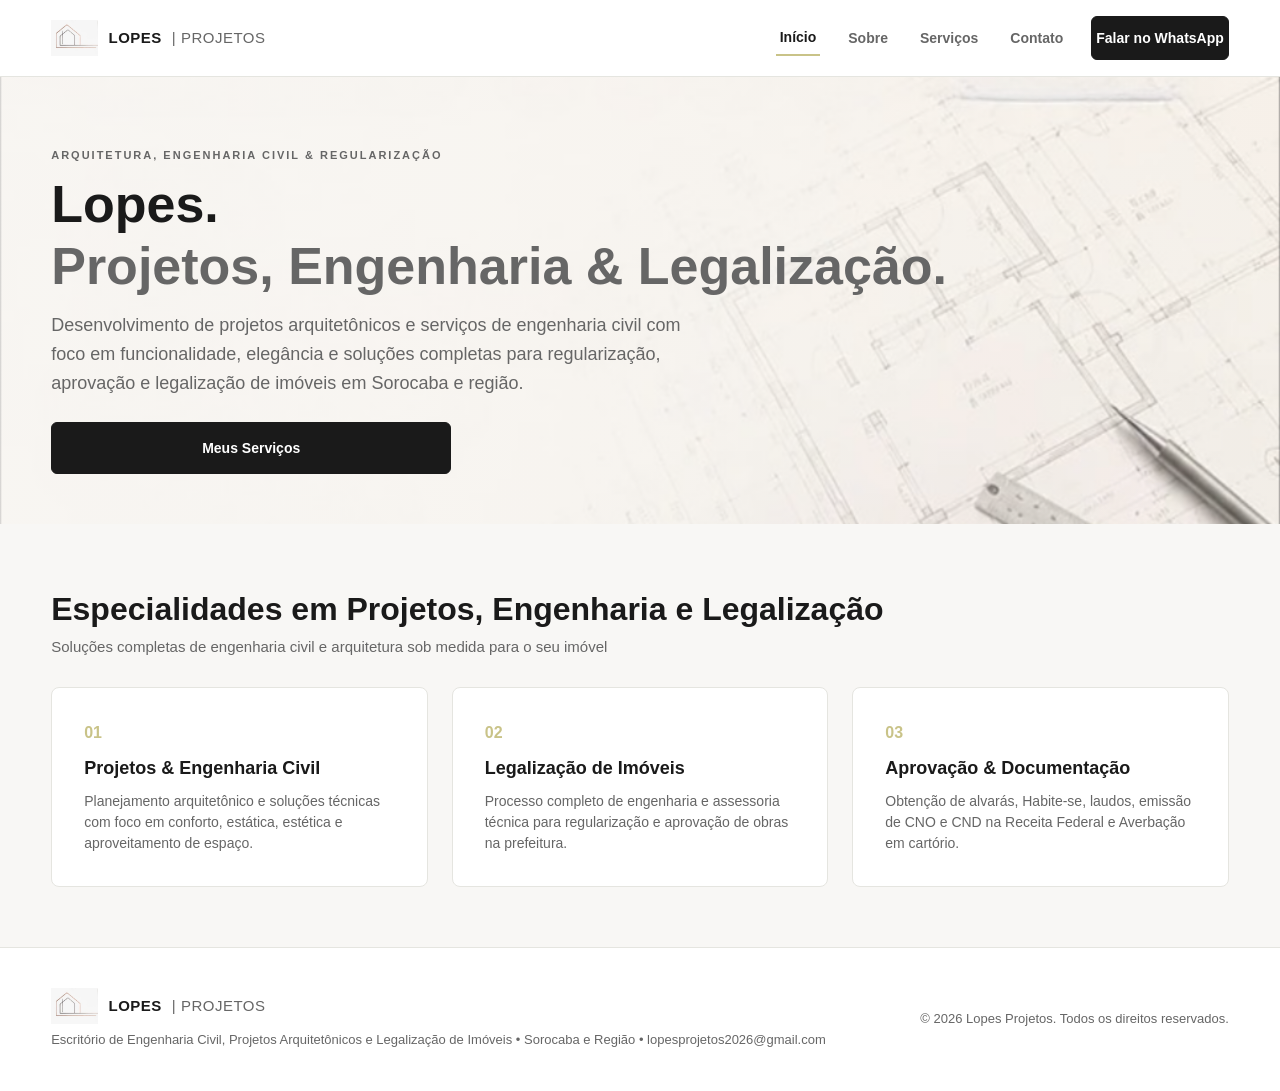
==== commit f4a741e3: "Update Open Graph description and footer attributes" ====
--- a/Site Yasmin/index.html
+++ b/Site Yasmin/index.html
@@ -16,19 +16,24 @@
     <meta property="og:type" content="website">
     <meta property="og:url" content="https://www.lopesprojetos.com.br/">
     <meta property="og:title" content="Lopes Projetos & Legalização | Arquitetura, Engenharia Civil e Regularização">
-    <meta property="og:description" content="Projetos arquitetônicos e serviços de engenharia civil focados em soluções completas para legalização e aprovação de imóveis.">
+    <meta property="og:description" content="Projetos arquitetônicos e serviços de engenharia civil focados em soluções completas para legalização e aprovação de imóveis em Sorocaba e região.">
     <meta property="og:image" content="https://www.lopesprojetos.com.br/img/logo.jpeg">
 
     <link rel="stylesheet" href="css/style.css">
     <link rel="icon" type="image/jpeg" href="img/logo.jpeg">
-    <!-- Google tag (gtag.js) -->
+
+    <!-- Google Tag Manager / Analytics (GA4) + Ads -->
     <script async src="https://www.googletagmanager.com/gtag/js?id=AW-18397859572"></script>
     <script>
       window.dataLayer = window.dataLayer || [];
       function gtag(){dataLayer.push(arguments);}
       gtag('js', new Date());
 
+      /* Configuração Google Ads */
       gtag('config', 'AW-18397859572');
+      
+      /* IMPORTANTE: Substitua 'G-XXXXXXXXXX' pelo seu código do Google Analytics (GA4) */
+      /* gtag('config', 'G-XXXXXXXXXX'); */
     </script>
 </head>
 <body>
@@ -90,8 +95,8 @@
     <footer class="footer">
         <div class="container footer-content">
             <div>
-                <a href="index.html" class="logo">
-                    <img src="img/logo.jpeg" alt="Logo Lopes Projetos e Legalização de Imóveis" class="logo-img">
+                <a href="index.html" class="logo" aria-label="Ir para a página inicial da Lopes Projetos">
+                    <img src="img/logo.jpeg" alt="Lopes Projetos e Engenharia Civil" class="logo-img">
                     LOPES <span>| PROJETOS</span>
                 </a>
                 <p class="footer-info">Escritório de Engenharia Civil, Projetos Arquitetônicos e Legalização de Imóveis • Sorocaba e Região • lopesprojetos2026@gmail.com</p>
--- a/Site Yasmin/css/style.css
+++ b/Site Yasmin/css/style.css
@@ -22,8 +22,10 @@
     scroll-behavior: smooth;
     text-size-adjust: 100%;
     -webkit-text-size-adjust: 100%;
-}
-
+    height: 100%;
+}
+
+/* Ajuste no body para garantir o Sticky Footer */
 body {
     font-family: var(--font-family);
     background-color: var(--bg-main);
@@ -31,6 +33,14 @@
     line-height: 1.6;
     -webkit-font-smoothing: antialiased;
     overflow-x: hidden;
+    min-height: 100vh;
+    display: flex;
+    flex-direction: column;
+}
+
+/* Faz a tag main (conteúdo) expandir para empurrar o footer até o final */
+main {
+    flex: 1 0 auto;
 }
 
 a {
@@ -61,6 +71,7 @@
     top: 0;
     z-index: 1000;
     padding: 12px 0;
+    flex-shrink: 0;
 }
 
 .header-content {
@@ -296,13 +307,15 @@
 }
 
 /* =========================================
-   FOOTER / RODAPÉ
+   FOOTER / RODAPÉ (AJUSTADO)
 ========================================= */
 .footer {
+    width: 100%;
     background: #FFFFFF;
     border-top: 1px solid var(--border-color);
     padding: 32px 0;
-    margin-top: 40px;
+    margin-top: auto; /* Empurra o rodapé para o fim da tela quando o conteúdo for curto */
+    flex-shrink: 0;
 }
 
 .footer-content {
@@ -366,7 +379,6 @@
     }
 
     .footer {
-        margin-top: 80px;
         padding: 40px 0;
     }
 }
